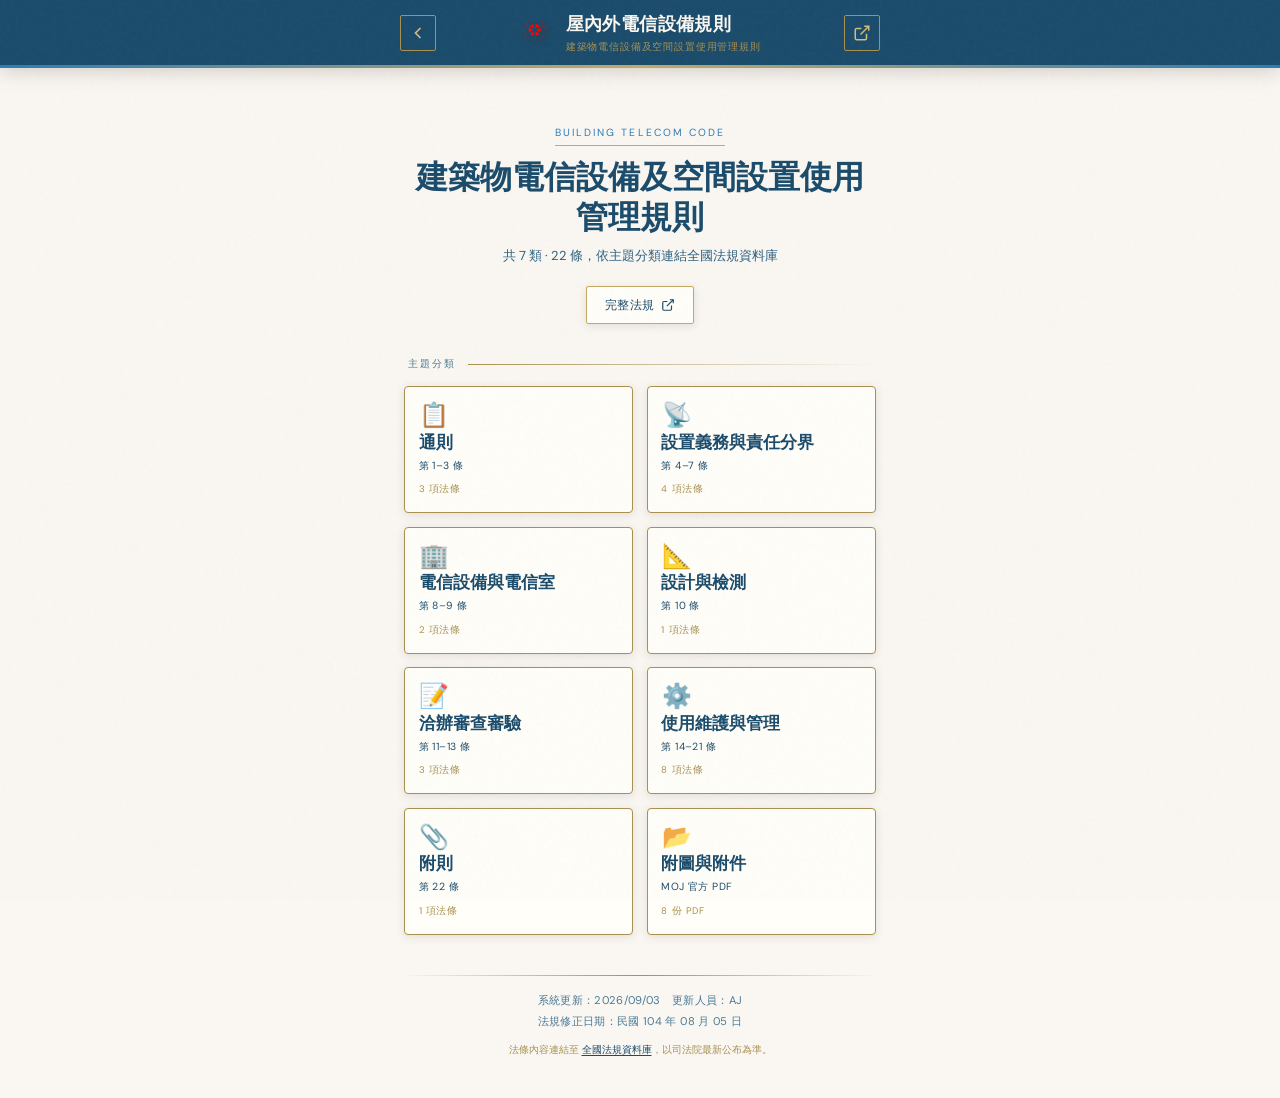
==== index.html @ 02fea64e "Initial release: building telecom equipment rules mobile web app Co-authored-by: Cursor <cursoragent" ====
<!DOCTYPE html>
<html lang="zh-Hant">
<head>
  <meta charset="UTF-8">
  <meta name="viewport" content="width=device-width, initial-scale=1, viewport-fit=cover">
  <meta name="theme-color" content="#1A4B6B">
  <meta name="apple-mobile-web-app-capable" content="yes">
  <meta name="apple-mobile-web-app-status-bar-style" content="black-translucent">
  <meta name="apple-mobile-web-app-title" content="屋內外電信設備">
  <link rel="apple-touch-icon" href="assets/logo.png">
  <meta name="description" content="建築物電信設備及空間設置使用管理規則 — 手機網頁版，依主題分類連結全國法規資料庫">
  <title>屋內外電信設備規則</title>
  <link rel="preconnect" href="https://fonts.googleapis.com">
  <link rel="preconnect" href="https://fonts.gstatic.com" crossorigin>
  <link href="https://fonts.googleapis.com/css2?family=Cormorant+Garamond:ital,wght@0,500;0,600;0,700;1,500&family=DM+Sans:opsz,wght@9..40,400;9..40,500;9..40,600&display=swap" rel="stylesheet">
  <link rel="stylesheet" href="css/style.css">
</head>
<body>
  <div class="grain" aria-hidden="true"></div>

  <header class="site-header">
    <div class="header-inner">
      <button type="button" class="back-btn" id="backBtn" hidden aria-label="返回">
        <svg width="20" height="20" viewBox="0 0 24 24" fill="none" stroke="currentColor" stroke-width="2"><path d="M15 18l-6-6 6-6"/></svg>
      </button>
      <div class="brand">
        <img src="assets/logo.png" alt="" class="brand-logo" width="36" height="36">
        <div class="brand-text">
          <h1 class="brand-title" id="pageTitle">屋內外電信設備規則</h1>
          <p class="brand-sub" id="pageSub">建築物電信設備及空間設置使用管理規則</p>
        </div>
      </div>
      <a class="moj-link" id="headerMojLink" href="https://law.moj.gov.tw/LawClass/LawAll.aspx?pcode=K0060040" target="_blank" rel="noopener" aria-label="全國法規資料庫">
        <svg width="18" height="18" viewBox="0 0 24 24" fill="none" stroke="currentColor" stroke-width="2"><path d="M18 13v6a2 2 0 01-2 2H5a2 2 0 01-2-2V8a2 2 0 012-2h6"/><polyline points="15 3 21 3 21 9"/><line x1="10" y1="14" x2="21" y2="3"/></svg>
      </a>
    </div>
    <div class="header-rule"></div>
  </header>

  <main class="main" id="app"></main>

  <footer class="site-footer">
    <div class="footer-rule"></div>
    <p class="footer-meta">系統更新：<span id="sysDate"></span>　更新人員：<span id="sysAuthor"></span></p>
    <p class="footer-meta">法規修正日期：<span id="lawDate"></span></p>
    <p class="footer-note">法條內容連結至 <a href="https://law.moj.gov.tw/" target="_blank" rel="noopener">全國法規資料庫</a>，以司法院最新公布為準。</p>
  </footer>

  <div class="toast" id="toast" role="status" aria-live="polite"></div>

  <script src="js/data.js?v=2026090316"></script>
  <script src="js/app.js?v=2026090316"></script>
</body>
</html>
---- css/style.css ----
/* HERMES-inspired retro palette */
:root {
  --hermes-orange: #2B7CB8;
  --hermes-orange-light: #4A9AD4;
  --hermes-orange-dark: #1A4B6B;
  --brown-deep: #1A4B6B;
  --brown-mid: #2B6080;
  --brown-soft: #4A7A96;
  --cream: #FAF7F2;
  --cream-dark: #F0EBE3;
  --gold: #C4A962;
  --gold-light: #D4BC7A;
  --gold-muted: #A89050;
  --white: #FFFEF9;
  --shadow: rgba(61, 43, 31, 0.12);
  --shadow-deep: rgba(61, 43, 31, 0.22);
  --safe-bottom: env(safe-area-inset-bottom, 0px);
  --safe-top: env(safe-area-inset-top, 0px);
  --header-h: 4.5rem;
  --radius: 2px;
  --radius-lg: 4px;
  --font-display: 'Cormorant Garamond', 'Georgia', serif;
  --font-body: 'DM Sans', 'Segoe UI', sans-serif;
}

*, *::before, *::after { box-sizing: border-box; }

html {
  font-size: 16px;
  -webkit-text-size-adjust: 100%;
  scroll-behavior: smooth;
}

body {
  margin: 0;
  min-height: 100dvh;
  font-family: var(--font-body);
  font-size: 0.9375rem;
  line-height: 1.55;
  color: var(--brown-deep);
  background: var(--cream);
  padding-top: calc(var(--header-h) + var(--safe-top));
  padding-bottom: calc(1rem + var(--safe-bottom));
}

.grain {
  pointer-events: none;
  position: fixed;
  inset: 0;
  z-index: 9999;
  opacity: 0.035;
  background-image: url("data:image/svg+xml,%3Csvg viewBox='0 0 256 256' xmlns='http://www.w3.org/2000/svg'%3E%3Cfilter id='n'%3E%3CfeTurbulence type='fractalNoise' baseFrequency='0.85' numOctaves='4' stitchTiles='stitch'/%3E%3C/filter%3E%3Crect width='100%25' height='100%25' filter='url(%23n)'/%3E%3C/svg%3E");
}

/* ── Header ── */
.site-header {
  position: fixed;
  top: 0;
  left: 0;
  right: 0;
  z-index: 100;
  background: var(--brown-deep);
  padding-top: var(--safe-top);
  box-shadow: 0 2px 20px var(--shadow-deep);
}

.header-inner {
  display: grid;
  grid-template-columns: 2.25rem 1fr 2.25rem;
  align-items: center;
  gap: 0.75rem;
  padding: 0.65rem 1rem;
  max-width: 32rem;
  margin: 0 auto;
}

.back-btn {
  grid-column: 1;
  justify-self: start;
  display: flex;
  align-items: center;
  justify-content: center;
  width: 2.25rem;
  height: 2.25rem;
  border: 1px solid var(--gold-muted);
  background: transparent;
  color: var(--gold-light);
  border-radius: var(--radius);
  cursor: pointer;
  transition: background 0.2s, color 0.2s;
}

.back-btn:active { background: rgba(196, 169, 98, 0.15); }

.brand {
  grid-column: 2;
  display: flex;
  align-items: center;
  justify-content: center;
  gap: 0.65rem;
  min-width: 0;
}

.header-inner .back-btn:not([hidden]) ~ .brand {
  justify-content: flex-start;
}

.brand-logo {
  flex-shrink: 0;
  width: 2.25rem;
  height: 2.25rem;
  display: block;
  object-fit: contain;
  object-position: center;
  border: none;
  background: transparent;
}

.brand-text { min-width: 0; }

.brand-title {
  margin: 0;
  font-family: var(--font-display);
  font-size: 1.15rem;
  font-weight: 600;
  color: var(--cream);
  letter-spacing: 0.02em;
  white-space: nowrap;
  overflow: hidden;
  text-overflow: ellipsis;
}

.brand-sub {
  margin: 0;
  font-size: 0.65rem;
  color: var(--gold-muted);
  letter-spacing: 0.08em;
  text-transform: uppercase;
  white-space: nowrap;
  overflow: hidden;
  text-overflow: ellipsis;
}

.moj-link {
  grid-column: 3;
  justify-self: end;
  display: flex;
  align-items: center;
  justify-content: center;
  width: 2.25rem;
  height: 2.25rem;
  color: var(--gold-light);
  border: 1px solid var(--gold-muted);
  border-radius: var(--radius);
  text-decoration: none;
  transition: background 0.2s;
}

.moj-link:active { background: rgba(196, 169, 98, 0.15); }

.header-rule {
  height: 3px;
  background: linear-gradient(90deg, var(--hermes-orange) 0%, var(--gold) 50%, var(--hermes-orange) 100%);
}

/* ── Main ── */
.main {
  max-width: 32rem;
  margin: 0 auto;
  padding: 1.25rem 1rem 2rem;
}

/* Hero */
.hero {
  text-align: center;
  padding: 1.5rem 0.5rem 2rem;
}

.hero-eyebrow {
  display: inline-block;
  font-size: 0.65rem;
  letter-spacing: 0.2em;
  text-transform: uppercase;
  color: var(--hermes-orange);
  border-bottom: 1px solid var(--gold);
  padding-bottom: 0.25rem;
  margin-bottom: 0.75rem;
}

.hero-title {
  font-family: var(--font-display);
  font-size: 1.75rem;
  font-weight: 600;
  color: var(--brown-deep);
  margin: 0 0 0.5rem;
  line-height: 1.25;
}

.hero-desc {
  font-size: 0.8125rem;
  color: var(--brown-mid);
  margin: 0 0 1.25rem;
  max-width: 18rem;
  margin-left: auto;
  margin-right: auto;
}

.hero-cta {
  display: inline-flex;
  align-items: center;
  gap: 0.4rem;
  padding: 0.55rem 1.1rem;
  font-size: 0.75rem;
  font-weight: 500;
  letter-spacing: 0.05em;
  text-transform: uppercase;
  color: var(--brown-deep);
  background: var(--white);
  border: 1.5px solid var(--gold);
  border-radius: var(--radius);
  text-decoration: none;
  box-shadow: 0 2px 8px var(--shadow);
  transition: transform 0.15s, box-shadow 0.15s;
}

.hero-cta:active {
  transform: scale(0.98);
  box-shadow: 0 1px 4px var(--shadow);
}

/* Category grid */
.section-label {
  font-size: 0.65rem;
  letter-spacing: 0.18em;
  text-transform: uppercase;
  color: var(--brown-soft);
  margin: 0 0 0.85rem 0.25rem;
  display: flex;
  align-items: center;
  gap: 0.75rem;
}

.section-label::after {
  content: '';
  flex: 1;
  height: 1px;
  background: linear-gradient(90deg, var(--gold-muted), transparent);
}

.cat-grid {
  display: grid;
  grid-template-columns: repeat(2, minmax(0, 1fr));
  gap: 0.75rem;
  list-style: none;
  padding: 0;
  margin: 0;
}

.cat-grid > li {
  min-width: 0;
  display: flex;
}

.cat-card {
  display: flex;
  flex-direction: column;
  align-items: flex-start;
  gap: 0.35rem;
  width: 100%;
  min-width: 0;
  min-height: 5.5rem;
  padding: 1rem 0.85rem;
  background: var(--white);
  border: 1.5px solid var(--gold-muted);
  border-radius: var(--radius-lg);
  cursor: pointer;
  text-align: left;
  font-family: inherit;
  color: inherit;
  box-shadow: 0 2px 10px var(--shadow);
  transition: transform 0.15s, box-shadow 0.15s, border-color 0.15s;
  position: relative;
  overflow: hidden;
}

.cat-card::before {
  content: '';
  position: absolute;
  top: 0;
  left: 0;
  right: 0;
  height: 3px;
  background: var(--hermes-orange);
  transform: scaleX(0);
  transform-origin: left;
  transition: transform 0.25s;
}

.cat-card:active {
  transform: scale(0.97);
  box-shadow: 0 1px 5px var(--shadow);
}

.cat-card:active::before { transform: scaleX(1); }

.cat-icon {
  font-size: 1.5rem;
  line-height: 1;
}

.cat-title {
  font-family: var(--font-display);
  font-size: 1.05rem;
  font-weight: 600;
  color: var(--brown-deep);
  margin: 0;
  line-height: 1.2;
}

.cat-sub {
  font-size: 0.65rem;
  color: var(--hermes-orange-dark);
  letter-spacing: 0.04em;
  margin: 0;
}

.cat-count {
  font-size: 0.6rem;
  color: var(--gold-muted);
  letter-spacing: 0.06em;
  margin-top: auto;
  padding-top: 0.25rem;
}

/* Category page */
.cat-header {
  padding: 0.5rem 0 1.25rem;
  border-bottom: 1px solid var(--gold-muted);
  margin-bottom: 1.25rem;
}

.cat-header-icon {
  font-size: 2rem;
  margin-bottom: 0.5rem;
}

.cat-header-title {
  font-family: var(--font-display);
  font-size: 1.65rem;
  font-weight: 600;
  margin: 0 0 0.25rem;
  color: var(--brown-deep);
}

.cat-header-sub {
  font-size: 0.75rem;
  color: var(--hermes-orange);
  letter-spacing: 0.06em;
  margin: 0 0 0.5rem;
}

.cat-header-desc {
  font-size: 0.8125rem;
  color: var(--brown-mid);
  margin: 0;
}

.notes-box {
  background: var(--cream-dark);
  border-left: 3px solid var(--hermes-orange);
  padding: 0.75rem 1rem;
  margin-bottom: 1.25rem;
  font-size: 0.8125rem;
  color: var(--brown-mid);
}

.notes-box p { margin: 0; }
.notes-box p + p { margin-top: 0.35rem; }

/* Article buttons */
.art-list {
  list-style: none;
  padding: 0;
  margin: 0;
  display: flex;
  flex-direction: column;
  gap: 0.55rem;
}

.art-btn {
  display: flex;
  align-items: center;
  gap: 0.85rem;
  width: 100%;
  padding: 0.85rem 1rem;
  background: var(--white);
  border: 1.5px solid var(--cream-dark);
  border-radius: var(--radius-lg);
  cursor: pointer;
  text-align: left;
  font-family: inherit;
  color: inherit;
  box-shadow: 0 1px 6px var(--shadow);
  transition: border-color 0.15s, transform 0.15s, box-shadow 0.15s;
  text-decoration: none;
}

.art-btn:active {
  transform: scale(0.985);
  border-color: var(--hermes-orange);
  box-shadow: 0 2px 10px var(--shadow);
}

.art-num {
  flex-shrink: 0;
  min-width: 2.75rem;
  padding: 0.3rem 0.45rem;
  font-family: var(--font-display);
  font-size: 0.9rem;
  font-weight: 700;
  color: var(--hermes-orange);
  background: rgba(230, 90, 0, 0.07);
  border: 1px solid rgba(230, 90, 0, 0.25);
  border-radius: var(--radius);
  text-align: center;
  line-height: 1.2;
}

.art-label {
  flex: 1;
  font-size: 0.9rem;
  font-weight: 500;
  color: var(--brown-deep);
  line-height: 1.3;
}

.art-note {
  display: block;
  font-size: 0.7rem;
  color: var(--brown-soft);
  font-weight: 400;
  margin-top: 0.15rem;
}

.art-arrow {
  flex-shrink: 0;
  color: var(--gold-muted);
  opacity: 0.7;
}

/* Footer */
.site-footer {
  max-width: 32rem;
  margin: 0 auto;
  padding: 0 1rem 1.5rem;
  text-align: center;
}

.footer-rule {
  height: 1px;
  background: linear-gradient(90deg, transparent, var(--gold-muted), transparent);
  margin-bottom: 1rem;
}

.footer-meta {
  font-size: 0.7rem;
  color: var(--brown-soft);
  margin: 0 0 0.25rem;
  letter-spacing: 0.03em;
}

.footer-note {
  font-size: 0.65rem;
  color: var(--gold-muted);
  margin: 0.75rem 0 0;
  line-height: 1.5;
}

.footer-note a {
  color: var(--hermes-orange-dark);
  text-decoration: underline;
  text-underline-offset: 2px;
}

/* Toast */
.toast {
  position: fixed;
  bottom: calc(1.5rem + var(--safe-bottom));
  left: 50%;
  transform: translateX(-50%) translateY(120%);
  background: var(--brown-deep);
  color: var(--cream);
  padding: 0.65rem 1.25rem;
  border-radius: var(--radius-lg);
  font-size: 0.8125rem;
  border: 1px solid var(--gold-muted);
  box-shadow: 0 4px 20px var(--shadow-deep);
  z-index: 200;
  opacity: 0;
  transition: transform 0.3s, opacity 0.3s;
  pointer-events: none;
  white-space: nowrap;
  max-width: calc(100% - 2rem);
  overflow: hidden;
  text-overflow: ellipsis;
}

.toast.show {
  transform: translateX(-50%) translateY(0);
  opacity: 1;
}

/* Animations */
@keyframes fadeUp {
  from { opacity: 0; transform: translateY(12px); }
  to { opacity: 1; transform: translateY(0); }
}

.fade-up {
  animation: fadeUp 0.35s ease both;
}

.fade-up:nth-child(2) { animation-delay: 0.04s; }
.fade-up:nth-child(3) { animation-delay: 0.08s; }
.fade-up:nth-child(4) { animation-delay: 0.12s; }

/* ── Calculators ── */
.calc-panel {
  background: var(--white);
  border: 1.5px solid var(--gold-muted);
  border-radius: var(--radius-lg);
  padding: 1.1rem 1rem 1.25rem;
  margin-bottom: 1.25rem;
  box-shadow: 0 2px 12px var(--shadow);
}

.calc-panel-head {
  margin-bottom: 1rem;
  padding-bottom: 0.75rem;
  border-bottom: 1px solid var(--cream-dark);
}

.calc-panel-badge {
  display: inline-block;
  font-size: 0.6rem;
  letter-spacing: 0.14em;
  text-transform: uppercase;
  color: var(--hermes-orange);
  border: 1px solid rgba(230, 90, 0, 0.35);
  padding: 0.15rem 0.45rem;
  border-radius: var(--radius);
  margin-bottom: 0.45rem;
}

.calc-panel-title {
  font-family: var(--font-display);
  font-size: 1.25rem;
  font-weight: 600;
  margin: 0 0 0.25rem;
  color: var(--brown-deep);
}

.calc-panel-desc {
  font-size: 0.75rem;
  color: var(--brown-mid);
  margin: 0;
  line-height: 1.45;
}

.calc-form {
  display: flex;
  flex-direction: column;
  gap: 0.75rem;
}

.calc-group-label {
  font-size: 0.65rem;
  letter-spacing: 0.1em;
  text-transform: uppercase;
  color: var(--gold-muted);
  margin: 0.25rem 0 0;
}

.calc-grid-2 {
  display: grid;
  grid-template-columns: repeat(3, minmax(0, 5.5rem));
  gap: 0.55rem 0.65rem;
}

.calc-grid-2--2col {
  grid-template-columns: repeat(2, minmax(0, 5.5rem));
}

.calc-field {
  display: flex;
  flex-direction: column;
  gap: 0.3rem;
  max-width: 5.5rem;
}

.calc-form > .calc-field {
  max-width: 8.5rem;
}

.calc-actions {
  margin-top: 0.25rem;
  max-width: none;
  grid-template-columns: 1fr 1fr;
  width: 100%;
}

.calc-label {
  font-size: 0.8125rem;
  font-weight: 500;
  color: var(--brown-deep);
}

.calc-input-wrap {
  display: flex;
  align-items: stretch;
  border: 1.5px solid var(--cream-dark);
  border-radius: var(--radius);
  overflow: hidden;
  background: var(--cream);
  transition: border-color 0.15s;
}

.calc-input-wrap:focus-within {
  border-color: var(--hermes-orange);
}

.calc-input {
  flex: 1;
  min-width: 0;
  width: 100%;
  max-width: 4.5rem;
  border: none;
  background: transparent;
  padding: 0.6rem 0.75rem;
  font-family: inherit;
  font-size: 1rem;
  color: var(--brown-deep);
  outline: none;
}

.calc-input::-webkit-outer-spin-button,
.calc-input::-webkit-inner-spin-button { -webkit-appearance: none; margin: 0; }
.calc-input[type=number] { -moz-appearance: textfield; }

.calc-unit {
  display: flex;
  align-items: center;
  padding: 0 0.65rem;
  font-size: 0.7rem;
  color: var(--brown-soft);
  background: var(--cream-dark);
  border-left: 1px solid var(--cream-dark);
  white-space: nowrap;
}

.calc-hint {
  font-size: 0.65rem;
  color: var(--gold-muted);
  line-height: 1.35;
}

.calc-ref-list {
  margin: 0.25rem 0 0;
  padding: 0.75rem 0.75rem 0.75rem 1.25rem;
  background: var(--cream-dark);
  border-left: 3px solid var(--gold);
  font-size: 0.75rem;
  color: var(--brown-mid);
  line-height: 1.55;
}

.calc-ref-list li + li { margin-top: 0.25rem; }

.calc-actions .calc-submit {
  max-width: none;
}

.calc-submit {
  width: 100%;
  padding: 0.75rem 1rem;
  font-family: inherit;
  font-size: 0.875rem;
  font-weight: 600;
  letter-spacing: 0.04em;
  color: var(--cream);
  background: var(--hermes-orange);
  border: 1.5px solid var(--hermes-orange-dark);
  border-radius: var(--radius);
  cursor: pointer;
  box-shadow: 0 2px 8px rgba(230, 90, 0, 0.25);
  transition: transform 0.15s, background 0.15s;
}

.calc-submit:active {
  transform: scale(0.98);
  background: var(--hermes-orange-dark);
}

.calc-submit--outline {
  color: var(--hermes-orange);
  background: transparent;
  box-shadow: none;
}

.calc-submit--outline:active {
  background: rgba(230, 90, 0, 0.08);
}

.calc-result {
  margin-top: 1rem;
  padding: 0.85rem 1rem;
  background: var(--cream-dark);
  border: 1px solid var(--gold-muted);
  border-radius: var(--radius);
}

.calc-result--pass {
  background: rgba(76, 120, 68, 0.08);
  border-color: #6B8F63;
}

.calc-result--fail {
  background: rgba(180, 60, 40, 0.08);
  border-color: #B44A32;
}

.calc-result-label {
  display: block;
  font-size: 0.6rem;
  letter-spacing: 0.12em;
  text-transform: uppercase;
  color: var(--gold-muted);
  margin-bottom: 0.35rem;
}

.calc-result-main {
  font-family: var(--font-display);
  font-size: 2rem;
  font-weight: 700;
  color: var(--hermes-orange);
  margin: 0;
  line-height: 1.1;
}

.calc-result-unit {
  font-family: var(--font-body);
  font-size: 0.875rem;
  font-weight: 500;
  color: var(--brown-mid);
}

.calc-result-sub {
  font-size: 0.8125rem;
  color: var(--brown-mid);
  margin: 0.35rem 0 0;
}

.calc-result-status {
  color: var(--brown-deep);
}

.calc-result--pass .calc-result-status { color: #4A7344; }
.calc-result--fail .calc-result-status { color: #B44A32; }

.calc-breakdown {
  margin: 0.5rem 0 0;
  padding: 0;
  list-style: none;
  display: grid;
  grid-template-columns: 1fr 1fr;
  gap: 0.25rem 0.75rem;
  font-size: 0.75rem;
  color: var(--brown-mid);
}

/* Larger phones */
@media (min-width: 380px) {
  .hero-title { font-size: 2rem; }
  .cat-grid { gap: 0.85rem; }
}

@media (min-width: 480px) {
  .main { padding: 1.5rem 1.25rem 2.5rem; }
  .cat-grid { grid-template-columns: repeat(2, minmax(0, 1fr)); }
}
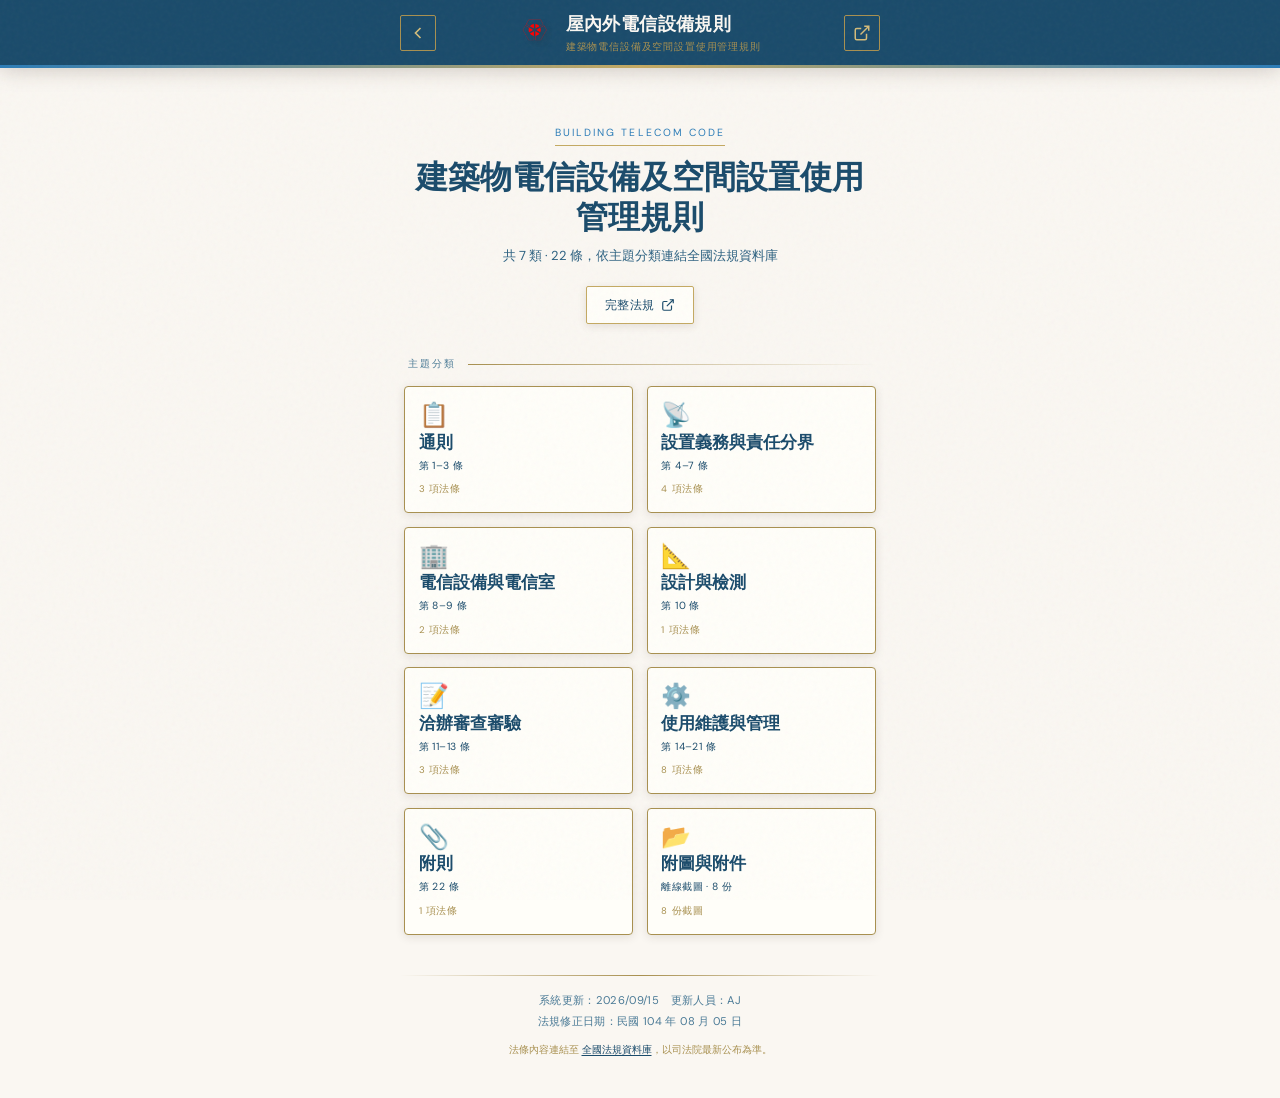
==== commit 79d22409: "Update system date to 2026/09/15 and refresh site color themes. Co-authored-by: Cursor <cursoragent@" ====
--- a/index.html
+++ b/index.html
@@ -48,7 +48,7 @@
 
   <div class="toast" id="toast" role="status" aria-live="polite"></div>
 
-  <script src="js/data.js?v=2026090316"></script>
-  <script src="js/app.js?v=2026090316"></script>
+  <script src="js/data.js?v=2026090321"></script>
+  <script src="js/app.js?v=2026090321"></script>
 </body>
 </html>
--- a/css/style.css
+++ b/css/style.css
@@ -419,8 +419,8 @@
   font-size: 0.9rem;
   font-weight: 700;
   color: var(--hermes-orange);
-  background: rgba(230, 90, 0, 0.07);
-  border: 1px solid rgba(230, 90, 0, 0.25);
+  background: rgba(43, 124, 184, 0.07);
+  border: 1px solid rgba(43, 124, 184, 0.25);
   border-radius: var(--radius);
   text-align: center;
   line-height: 1.2;
@@ -546,7 +546,7 @@
   letter-spacing: 0.14em;
   text-transform: uppercase;
   color: var(--hermes-orange);
-  border: 1px solid rgba(230, 90, 0, 0.35);
+  border: 1px solid rgba(43, 124, 184, 0.35);
   padding: 0.15rem 0.45rem;
   border-radius: var(--radius);
   margin-bottom: 0.45rem;
@@ -692,7 +692,7 @@
   border: 1.5px solid var(--hermes-orange-dark);
   border-radius: var(--radius);
   cursor: pointer;
-  box-shadow: 0 2px 8px rgba(230, 90, 0, 0.25);
+  box-shadow: 0 2px 8px rgba(43, 124, 184, 0.25);
   transition: transform 0.15s, background 0.15s;
 }
 
@@ -708,7 +708,7 @@
 }
 
 .calc-submit--outline:active {
-  background: rgba(230, 90, 0, 0.08);
+  background: rgba(43, 124, 184, 0.08);
 }
 
 .calc-result {
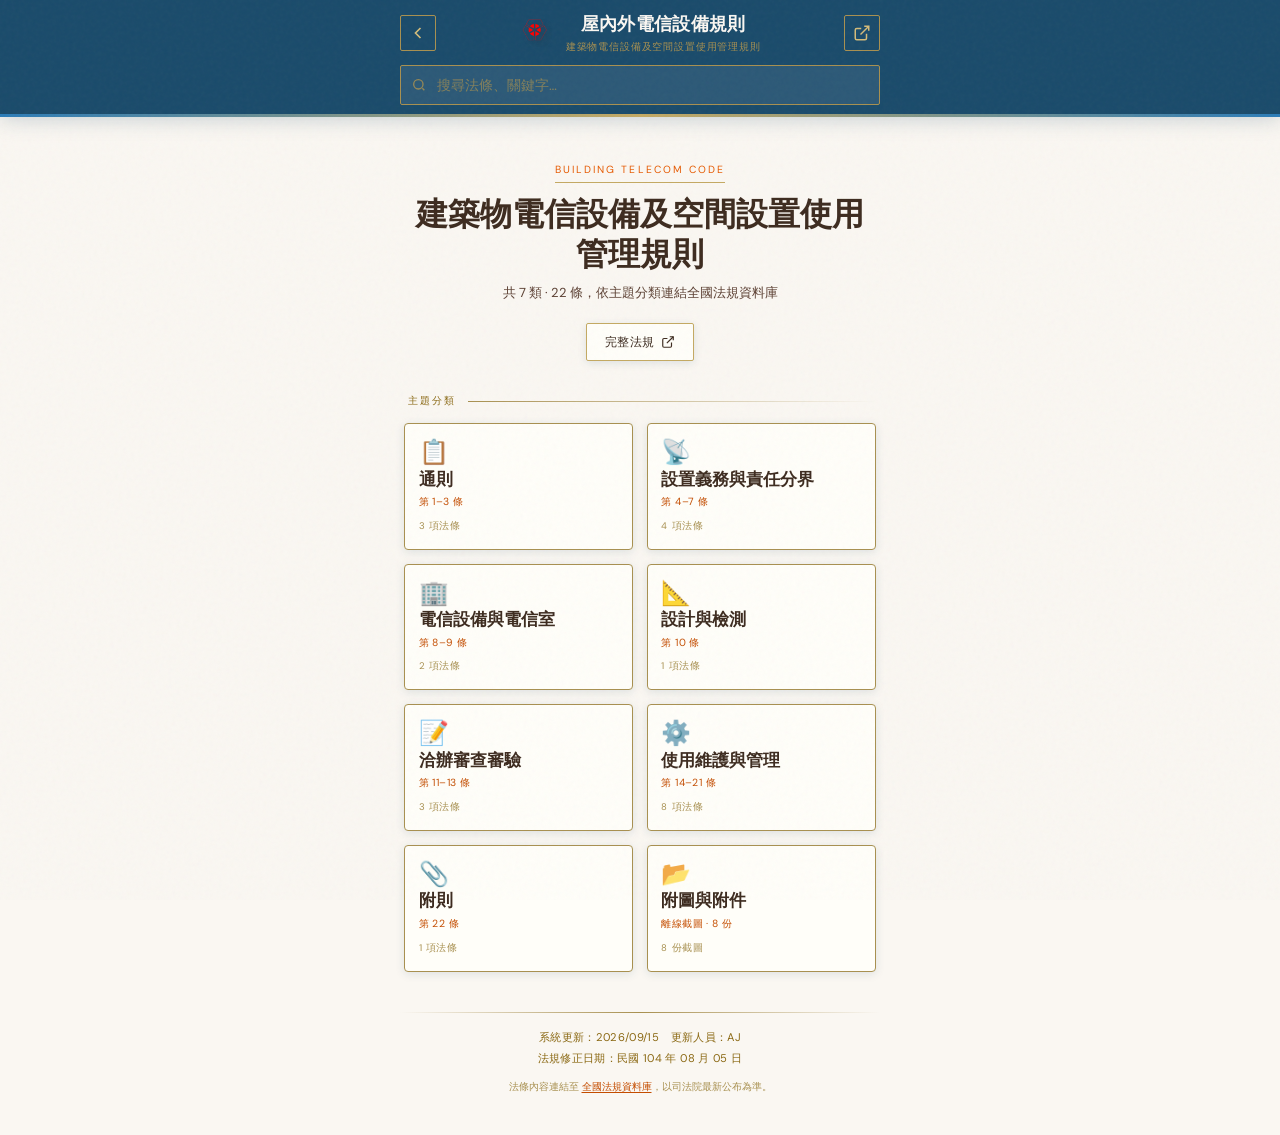
==== commit 3a2d4253: "Add in-site search with header search bar and indexed results. Support keyword lookup across categor" ====
--- a/index.html
+++ b/index.html
@@ -34,8 +34,19 @@
         <svg width="18" height="18" viewBox="0 0 24 24" fill="none" stroke="currentColor" stroke-width="2"><path d="M18 13v6a2 2 0 01-2 2H5a2 2 0 01-2-2V8a2 2 0 012-2h6"/><polyline points="15 3 21 3 21 9"/><line x1="10" y1="14" x2="21" y2="3"/></svg>
       </a>
     </div>
+    <div class="header-search">
+      <label class="search-wrap" for="siteSearch">
+        <svg class="search-icon" width="16" height="16" viewBox="0 0 24 24" fill="none" stroke="currentColor" stroke-width="2" aria-hidden="true"><circle cx="11" cy="11" r="7"/><path d="M20 20l-3-3"/></svg>
+        <input type="search" id="siteSearch" class="search-input" placeholder="搜尋法條、關鍵字…" autocomplete="off" enterkeyhint="search" aria-controls="searchPanel" aria-expanded="false">
+      </label>
+    </div>
     <div class="header-rule"></div>
   </header>
+
+  <div class="search-panel" id="searchPanel" hidden>
+    <ul class="search-results" id="searchResults" role="listbox" aria-label="搜尋結果"></ul>
+    <p class="search-empty" id="searchEmpty" hidden>找不到符合的結果</p>
+  </div>
 
   <main class="main" id="app"></main>
 
@@ -49,6 +60,7 @@
   <div class="toast" id="toast" role="status" aria-live="polite"></div>
 
   <script src="js/data.js?v=2026090321"></script>
+  <script src="js/search.js?v=2026090321"></script>
   <script src="js/app.js?v=2026090321"></script>
 </body>
 </html>
--- a/css/style.css
+++ b/css/style.css
@@ -1,22 +1,32 @@
 /* HERMES-inspired retro palette */
 :root {
+  /* Typography colors (shared across all law apps) */
+  --text-primary: #3D2B1F;
+  --text-secondary: #5C4033;
+  --text-muted: #8B6914;
+  --text-label: #A89050;
+  --text-accent: #E65A00;
+  --text-accent-dark: #C44D00;
+  --text-on-dark: #FAF7F2;
+  --text-on-dark-label: #A89050;
+  --text-on-dark-light: #D4BC7A;
+  /* Site UI theme — telecom navy */
+  --ui-header: #1A4B6B;
   --hermes-orange: #2B7CB8;
   --hermes-orange-light: #4A9AD4;
   --hermes-orange-dark: #1A4B6B;
-  --brown-deep: #1A4B6B;
-  --brown-mid: #2B6080;
-  --brown-soft: #4A7A96;
+  --accent-rgb: 43, 124, 184;
   --cream: #FAF7F2;
   --cream-dark: #F0EBE3;
   --gold: #C4A962;
   --gold-light: #D4BC7A;
   --gold-muted: #A89050;
   --white: #FFFEF9;
-  --shadow: rgba(61, 43, 31, 0.12);
-  --shadow-deep: rgba(61, 43, 31, 0.22);
+  --shadow: rgba(26, 75, 107, 0.12);
+  --shadow-deep: rgba(26, 75, 107, 0.22);
   --safe-bottom: env(safe-area-inset-bottom, 0px);
   --safe-top: env(safe-area-inset-top, 0px);
-  --header-h: 4.5rem;
+  --header-h: 6.8rem;
   --radius: 2px;
   --radius-lg: 4px;
   --font-display: 'Cormorant Garamond', 'Georgia', serif;
@@ -37,7 +47,7 @@
   font-family: var(--font-body);
   font-size: 0.9375rem;
   line-height: 1.55;
-  color: var(--brown-deep);
+  color: var(--text-primary);
   background: var(--cream);
   padding-top: calc(var(--header-h) + var(--safe-top));
   padding-bottom: calc(1rem + var(--safe-bottom));
@@ -59,7 +69,7 @@
   left: 0;
   right: 0;
   z-index: 100;
-  background: var(--brown-deep);
+  background: var(--ui-header);
   padding-top: var(--safe-top);
   box-shadow: 0 2px 20px var(--shadow-deep);
 }
@@ -76,7 +86,9 @@
 
 .back-btn {
   grid-column: 1;
+  grid-row: 1;
   justify-self: start;
+  z-index: 2;
   display: flex;
   align-items: center;
   justify-content: center;
@@ -84,7 +96,7 @@
   height: 2.25rem;
   border: 1px solid var(--gold-muted);
   background: transparent;
-  color: var(--gold-light);
+  color: var(--text-on-dark-light);
   border-radius: var(--radius);
   cursor: pointer;
   transition: background 0.2s, color 0.2s;
@@ -93,16 +105,17 @@
 .back-btn:active { background: rgba(196, 169, 98, 0.15); }
 
 .brand {
-  grid-column: 2;
+  grid-column: 1 / -1;
+  grid-row: 1;
+  justify-self: center;
   display: flex;
   align-items: center;
   justify-content: center;
   gap: 0.65rem;
   min-width: 0;
-}
-
-.header-inner .back-btn:not([hidden]) ~ .brand {
-  justify-content: flex-start;
+  max-width: calc(100% - 5.75rem);
+  pointer-events: none;
+  z-index: 1;
 }
 
 .brand-logo {
@@ -116,14 +129,17 @@
   background: transparent;
 }
 
-.brand-text { min-width: 0; }
+.brand-text {
+  min-width: 0;
+  text-align: center;
+}
 
 .brand-title {
   margin: 0;
   font-family: var(--font-display);
   font-size: 1.15rem;
   font-weight: 600;
-  color: var(--cream);
+  color: var(--text-on-dark);
   letter-spacing: 0.02em;
   white-space: nowrap;
   overflow: hidden;
@@ -133,7 +149,7 @@
 .brand-sub {
   margin: 0;
   font-size: 0.65rem;
-  color: var(--gold-muted);
+  color: var(--text-label);
   letter-spacing: 0.08em;
   text-transform: uppercase;
   white-space: nowrap;
@@ -143,13 +159,15 @@
 
 .moj-link {
   grid-column: 3;
+  grid-row: 1;
   justify-self: end;
+  z-index: 2;
   display: flex;
   align-items: center;
   justify-content: center;
   width: 2.25rem;
   height: 2.25rem;
-  color: var(--gold-light);
+  color: var(--text-on-dark-light);
   border: 1px solid var(--gold-muted);
   border-radius: var(--radius);
   text-decoration: none;
@@ -161,6 +179,115 @@
 .header-rule {
   height: 3px;
   background: linear-gradient(90deg, var(--hermes-orange) 0%, var(--gold) 50%, var(--hermes-orange) 100%);
+}
+
+.header-search {
+  padding: 0 1rem 0.55rem;
+  max-width: 32rem;
+  margin: 0 auto;
+}
+
+.search-wrap {
+  display: flex;
+  align-items: center;
+  gap: 0.5rem;
+  padding: 0.45rem 0.65rem;
+  background: rgba(255, 255, 255, 0.08);
+  border: 1px solid var(--gold-muted);
+  border-radius: var(--radius);
+}
+
+.search-icon {
+  flex-shrink: 0;
+  color: var(--text-on-dark-label);
+  opacity: 0.85;
+}
+
+.search-input {
+  flex: 1;
+  min-width: 0;
+  border: none;
+  background: transparent;
+  color: var(--text-on-dark);
+  font: inherit;
+  font-size: 0.875rem;
+  outline: none;
+}
+
+.search-input::placeholder {
+  color: var(--text-on-dark-label);
+  opacity: 0.7;
+}
+
+.search-panel {
+  position: fixed;
+  top: calc(var(--header-h) + var(--safe-top));
+  left: 50%;
+  transform: translateX(-50%);
+  width: min(32rem, 100%);
+  max-height: min(24rem, 50dvh);
+  overflow-y: auto;
+  background: var(--white);
+  border: 1px solid var(--gold-muted);
+  border-top: none;
+  box-shadow: 0 8px 24px var(--shadow-deep);
+  z-index: 99;
+  padding: 0.35rem 0;
+}
+
+.search-results {
+  list-style: none;
+  margin: 0;
+  padding: 0;
+}
+
+.search-result {
+  display: block;
+  width: 100%;
+  text-align: left;
+  padding: 0.65rem 1rem;
+  border: none;
+  background: transparent;
+  cursor: pointer;
+  font-family: inherit;
+}
+
+.search-result:active {
+  background: var(--cream-dark);
+}
+
+.search-result-title {
+  display: block;
+  font-weight: 600;
+  color: var(--text-primary);
+  font-size: 0.875rem;
+}
+
+.search-result-meta {
+  display: block;
+  font-size: 0.75rem;
+  color: var(--text-muted);
+  margin-top: 0.15rem;
+}
+
+.search-result-detail {
+  display: -webkit-box;
+  font-size: 0.8125rem;
+  color: var(--text-secondary);
+  margin-top: 0.2rem;
+  line-height: 1.4;
+  overflow: hidden;
+  text-overflow: ellipsis;
+  -webkit-line-clamp: 2;
+  -webkit-box-orient: vertical;
+}
+
+.search-empty {
+  margin: 0;
+  padding: 1rem;
+  text-align: center;
+  color: var(--text-muted);
+  font-size: 0.875rem;
 }
 
 /* ── Main ── */
@@ -181,7 +308,7 @@
   font-size: 0.65rem;
   letter-spacing: 0.2em;
   text-transform: uppercase;
-  color: var(--hermes-orange);
+  color: var(--text-accent);
   border-bottom: 1px solid var(--gold);
   padding-bottom: 0.25rem;
   margin-bottom: 0.75rem;
@@ -191,14 +318,14 @@
   font-family: var(--font-display);
   font-size: 1.75rem;
   font-weight: 600;
-  color: var(--brown-deep);
+  color: var(--text-primary);
   margin: 0 0 0.5rem;
   line-height: 1.25;
 }
 
 .hero-desc {
   font-size: 0.8125rem;
-  color: var(--brown-mid);
+  color: var(--text-secondary);
   margin: 0 0 1.25rem;
   max-width: 18rem;
   margin-left: auto;
@@ -214,7 +341,7 @@
   font-weight: 500;
   letter-spacing: 0.05em;
   text-transform: uppercase;
-  color: var(--brown-deep);
+  color: var(--text-primary);
   background: var(--white);
   border: 1.5px solid var(--gold);
   border-radius: var(--radius);
@@ -233,7 +360,7 @@
   font-size: 0.65rem;
   letter-spacing: 0.18em;
   text-transform: uppercase;
-  color: var(--brown-soft);
+  color: var(--text-muted);
   margin: 0 0 0.85rem 0.25rem;
   display: flex;
   align-items: center;
@@ -312,21 +439,21 @@
   font-family: var(--font-display);
   font-size: 1.05rem;
   font-weight: 600;
-  color: var(--brown-deep);
+  color: var(--text-primary);
   margin: 0;
   line-height: 1.2;
 }
 
 .cat-sub {
   font-size: 0.65rem;
-  color: var(--hermes-orange-dark);
+  color: var(--text-accent-dark);
   letter-spacing: 0.04em;
   margin: 0;
 }
 
 .cat-count {
   font-size: 0.6rem;
-  color: var(--gold-muted);
+  color: var(--text-label);
   letter-spacing: 0.06em;
   margin-top: auto;
   padding-top: 0.25rem;
@@ -349,29 +476,29 @@
   font-size: 1.65rem;
   font-weight: 600;
   margin: 0 0 0.25rem;
-  color: var(--brown-deep);
+  color: var(--text-primary);
 }
 
 .cat-header-sub {
   font-size: 0.75rem;
-  color: var(--hermes-orange);
+  color: var(--text-accent);
   letter-spacing: 0.06em;
   margin: 0 0 0.5rem;
 }
 
 .cat-header-desc {
   font-size: 0.8125rem;
-  color: var(--brown-mid);
+  color: var(--text-secondary);
   margin: 0;
 }
 
 .notes-box {
   background: var(--cream-dark);
-  border-left: 3px solid var(--hermes-orange);
+  border-left: 3px solid var(--gold);
   padding: 0.75rem 1rem;
   margin-bottom: 1.25rem;
   font-size: 0.8125rem;
-  color: var(--brown-mid);
+  color: var(--text-secondary);
 }
 
 .notes-box p { margin: 0; }
@@ -394,7 +521,7 @@
   width: 100%;
   padding: 0.85rem 1rem;
   background: var(--white);
-  border: 1.5px solid var(--cream-dark);
+  border: 1.5px solid var(--gold-muted);
   border-radius: var(--radius-lg);
   cursor: pointer;
   text-align: left;
@@ -407,7 +534,7 @@
 
 .art-btn:active {
   transform: scale(0.985);
-  border-color: var(--hermes-orange);
+  border-color: var(--gold);
   box-shadow: 0 2px 10px var(--shadow);
 }
 
@@ -418,9 +545,9 @@
   font-family: var(--font-display);
   font-size: 0.9rem;
   font-weight: 700;
-  color: var(--hermes-orange);
-  background: rgba(43, 124, 184, 0.07);
-  border: 1px solid rgba(43, 124, 184, 0.25);
+  color: var(--text-accent);
+  background: rgba(var(--accent-rgb), 0.07);
+  border: 1px solid var(--gold-muted);
   border-radius: var(--radius);
   text-align: center;
   line-height: 1.2;
@@ -430,21 +557,21 @@
   flex: 1;
   font-size: 0.9rem;
   font-weight: 500;
-  color: var(--brown-deep);
+  color: var(--text-primary);
   line-height: 1.3;
 }
 
 .art-note {
   display: block;
   font-size: 0.7rem;
-  color: var(--brown-soft);
+  color: var(--text-muted);
   font-weight: 400;
   margin-top: 0.15rem;
 }
 
 .art-arrow {
   flex-shrink: 0;
-  color: var(--gold-muted);
+  color: var(--text-label);
   opacity: 0.7;
 }
 
@@ -464,20 +591,20 @@
 
 .footer-meta {
   font-size: 0.7rem;
-  color: var(--brown-soft);
+  color: var(--text-muted);
   margin: 0 0 0.25rem;
   letter-spacing: 0.03em;
 }
 
 .footer-note {
   font-size: 0.65rem;
-  color: var(--gold-muted);
+  color: var(--text-label);
   margin: 0.75rem 0 0;
   line-height: 1.5;
 }
 
 .footer-note a {
-  color: var(--hermes-orange-dark);
+  color: var(--text-accent-dark);
   text-decoration: underline;
   text-underline-offset: 2px;
 }
@@ -488,8 +615,8 @@
   bottom: calc(1.5rem + var(--safe-bottom));
   left: 50%;
   transform: translateX(-50%) translateY(120%);
-  background: var(--brown-deep);
-  color: var(--cream);
+  background: var(--ui-header);
+  color: var(--text-on-dark);
   padding: 0.65rem 1.25rem;
   border-radius: var(--radius-lg);
   font-size: 0.8125rem;
@@ -545,8 +672,8 @@
   font-size: 0.6rem;
   letter-spacing: 0.14em;
   text-transform: uppercase;
-  color: var(--hermes-orange);
-  border: 1px solid rgba(43, 124, 184, 0.35);
+  color: var(--text-accent);
+  border: 1px solid var(--gold-muted);
   padding: 0.15rem 0.45rem;
   border-radius: var(--radius);
   margin-bottom: 0.45rem;
@@ -557,12 +684,12 @@
   font-size: 1.25rem;
   font-weight: 600;
   margin: 0 0 0.25rem;
-  color: var(--brown-deep);
+  color: var(--text-primary);
 }
 
 .calc-panel-desc {
   font-size: 0.75rem;
-  color: var(--brown-mid);
+  color: var(--text-secondary);
   margin: 0;
   line-height: 1.45;
 }
@@ -577,7 +704,7 @@
   font-size: 0.65rem;
   letter-spacing: 0.1em;
   text-transform: uppercase;
-  color: var(--gold-muted);
+  color: var(--text-label);
   margin: 0.25rem 0 0;
 }
 
@@ -612,13 +739,13 @@
 .calc-label {
   font-size: 0.8125rem;
   font-weight: 500;
-  color: var(--brown-deep);
+  color: var(--text-primary);
 }
 
 .calc-input-wrap {
   display: flex;
   align-items: stretch;
-  border: 1.5px solid var(--cream-dark);
+  border: 1.5px solid var(--gold-muted);
   border-radius: var(--radius);
   overflow: hidden;
   background: var(--cream);
@@ -626,7 +753,7 @@
 }
 
 .calc-input-wrap:focus-within {
-  border-color: var(--hermes-orange);
+  border-color: var(--gold);
 }
 
 .calc-input {
@@ -639,7 +766,7 @@
   padding: 0.6rem 0.75rem;
   font-family: inherit;
   font-size: 1rem;
-  color: var(--brown-deep);
+  color: var(--text-primary);
   outline: none;
 }
 
@@ -652,7 +779,7 @@
   align-items: center;
   padding: 0 0.65rem;
   font-size: 0.7rem;
-  color: var(--brown-soft);
+  color: var(--text-muted);
   background: var(--cream-dark);
   border-left: 1px solid var(--cream-dark);
   white-space: nowrap;
@@ -660,7 +787,7 @@
 
 .calc-hint {
   font-size: 0.65rem;
-  color: var(--gold-muted);
+  color: var(--text-label);
   line-height: 1.35;
 }
 
@@ -670,7 +797,7 @@
   background: var(--cream-dark);
   border-left: 3px solid var(--gold);
   font-size: 0.75rem;
-  color: var(--brown-mid);
+  color: var(--text-secondary);
   line-height: 1.55;
 }
 
@@ -687,12 +814,12 @@
   font-size: 0.875rem;
   font-weight: 600;
   letter-spacing: 0.04em;
-  color: var(--cream);
+  color: var(--text-on-dark);
   background: var(--hermes-orange);
-  border: 1.5px solid var(--hermes-orange-dark);
+  border: 1.5px solid var(--gold-muted);
   border-radius: var(--radius);
   cursor: pointer;
-  box-shadow: 0 2px 8px rgba(43, 124, 184, 0.25);
+  box-shadow: 0 2px 8px rgba(var(--accent-rgb), 0.25);
   transition: transform 0.15s, background 0.15s;
 }
 
@@ -702,13 +829,13 @@
 }
 
 .calc-submit--outline {
-  color: var(--hermes-orange);
+  color: var(--text-accent);
   background: transparent;
   box-shadow: none;
 }
 
 .calc-submit--outline:active {
-  background: rgba(43, 124, 184, 0.08);
+  background: rgba(var(--accent-rgb), 0.08);
 }
 
 .calc-result {
@@ -734,7 +861,7 @@
   font-size: 0.6rem;
   letter-spacing: 0.12em;
   text-transform: uppercase;
-  color: var(--gold-muted);
+  color: var(--text-label);
   margin-bottom: 0.35rem;
 }
 
@@ -742,7 +869,7 @@
   font-family: var(--font-display);
   font-size: 2rem;
   font-weight: 700;
-  color: var(--hermes-orange);
+  color: var(--text-accent);
   margin: 0;
   line-height: 1.1;
 }
@@ -751,17 +878,17 @@
   font-family: var(--font-body);
   font-size: 0.875rem;
   font-weight: 500;
-  color: var(--brown-mid);
+  color: var(--text-secondary);
 }
 
 .calc-result-sub {
   font-size: 0.8125rem;
-  color: var(--brown-mid);
+  color: var(--text-secondary);
   margin: 0.35rem 0 0;
 }
 
 .calc-result-status {
-  color: var(--brown-deep);
+  color: var(--text-primary);
 }
 
 .calc-result--pass .calc-result-status { color: #4A7344; }
@@ -775,7 +902,7 @@
   grid-template-columns: 1fr 1fr;
   gap: 0.25rem 0.75rem;
   font-size: 0.75rem;
-  color: var(--brown-mid);
+  color: var(--text-secondary);
 }
 
 /* Larger phones */
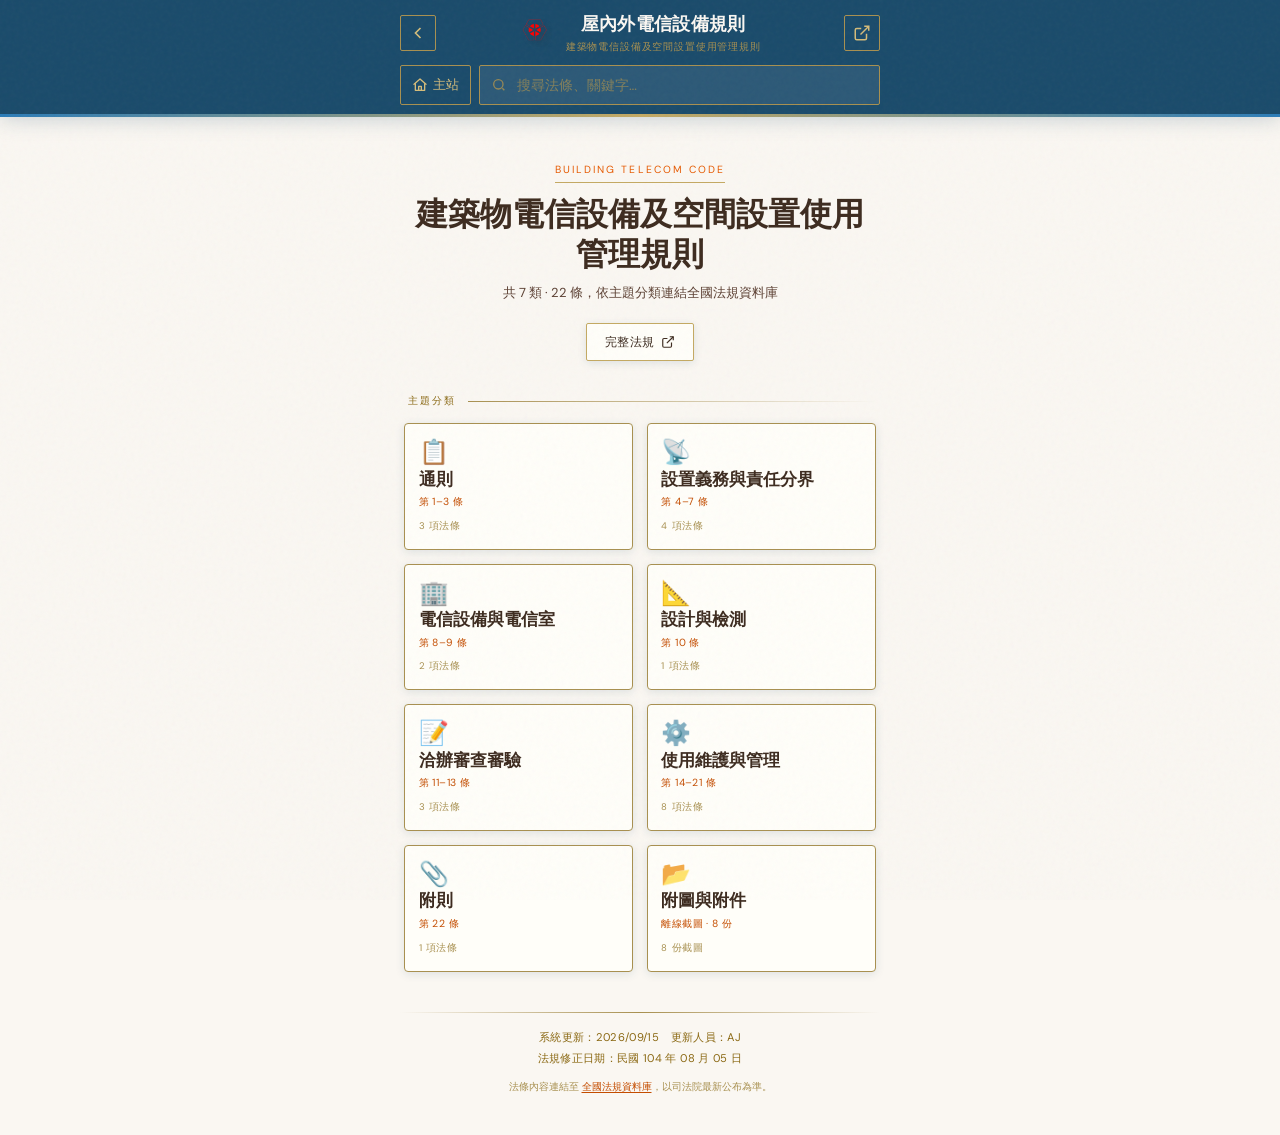
==== commit 3fdbede0: "Add 回主站 link to law-world-web in header Co-Authored-By: Claude Sonnet 5.5 <noreply@anthropic.com> Cl" ====
--- a/index.html
+++ b/index.html
@@ -35,6 +35,10 @@
       </a>
     </div>
     <div class="header-search">
+      <a class="home-link" href="https://jalin70.github.io/law-world-web/" aria-label="回法規園區主站" title="回法規園區主站">
+        <svg width="16" height="16" viewBox="0 0 24 24" fill="none" stroke="currentColor" stroke-width="2" stroke-linecap="round" stroke-linejoin="round" aria-hidden="true"><path d="M3 11l9-8 9 8"/><path d="M5 10v10h14V10"/><path d="M10 20v-6h4v6"/></svg>
+        <span>主站</span>
+      </a>
       <label class="search-wrap" for="siteSearch">
         <svg class="search-icon" width="16" height="16" viewBox="0 0 24 24" fill="none" stroke="currentColor" stroke-width="2" aria-hidden="true"><circle cx="11" cy="11" r="7"/><path d="M20 20l-3-3"/></svg>
         <input type="search" id="siteSearch" class="search-input" placeholder="搜尋法條、關鍵字…" autocomplete="off" enterkeyhint="search" aria-controls="searchPanel" aria-expanded="false">
--- a/css/style.css
+++ b/css/style.css
@@ -182,10 +182,32 @@
 }
 
 .header-search {
+  display: flex;
+  align-items: stretch;
+  gap: 0.5rem;
   padding: 0 1rem 0.55rem;
   max-width: 32rem;
   margin: 0 auto;
 }
+
+.header-search .search-wrap { flex: 1; min-width: 0; }
+
+.home-link {
+  flex-shrink: 0;
+  display: flex;
+  align-items: center;
+  gap: 0.3rem;
+  padding: 0 0.7rem;
+  color: var(--text-on-dark-light);
+  border: 1px solid var(--gold-muted);
+  border-radius: var(--radius);
+  font-size: 0.8125rem;
+  text-decoration: none;
+  white-space: nowrap;
+  transition: background 0.2s;
+}
+
+.home-link:active { background: rgba(196, 169, 98, 0.15); }
 
 .search-wrap {
   display: flex;
